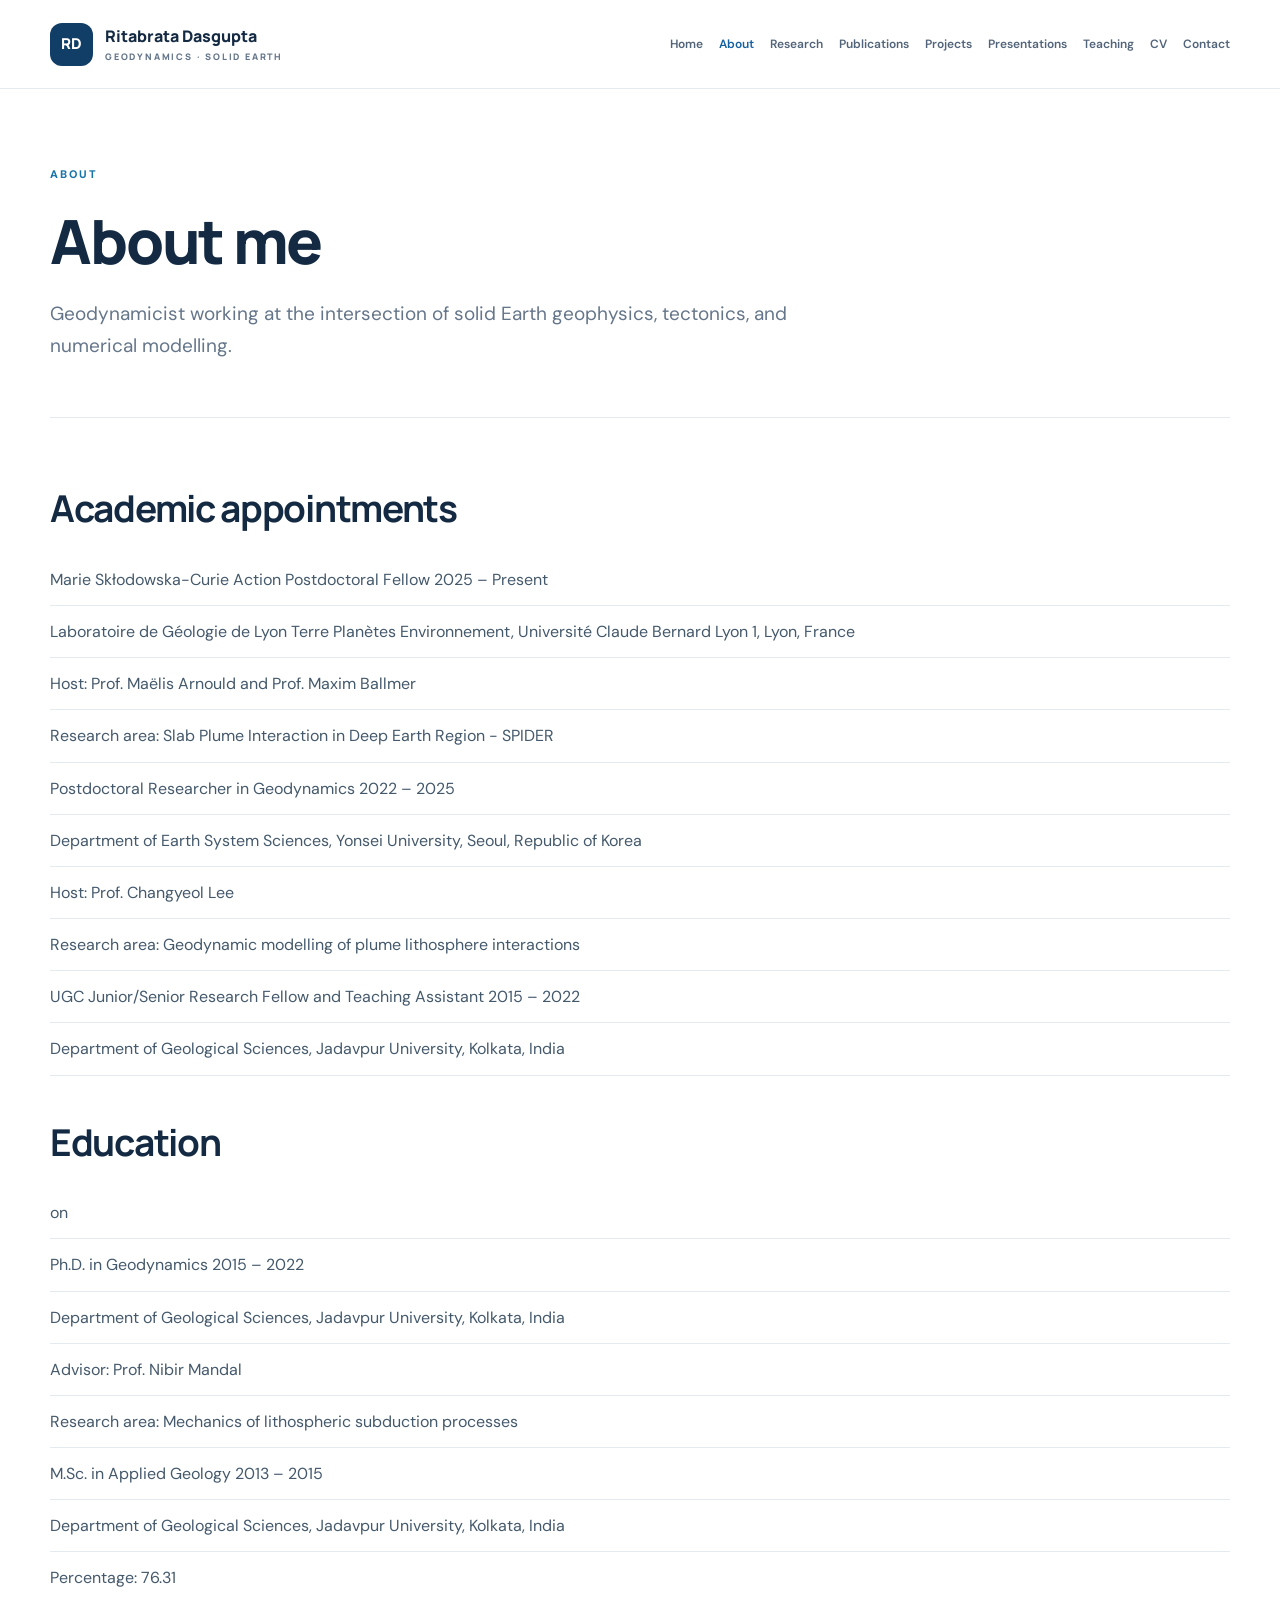
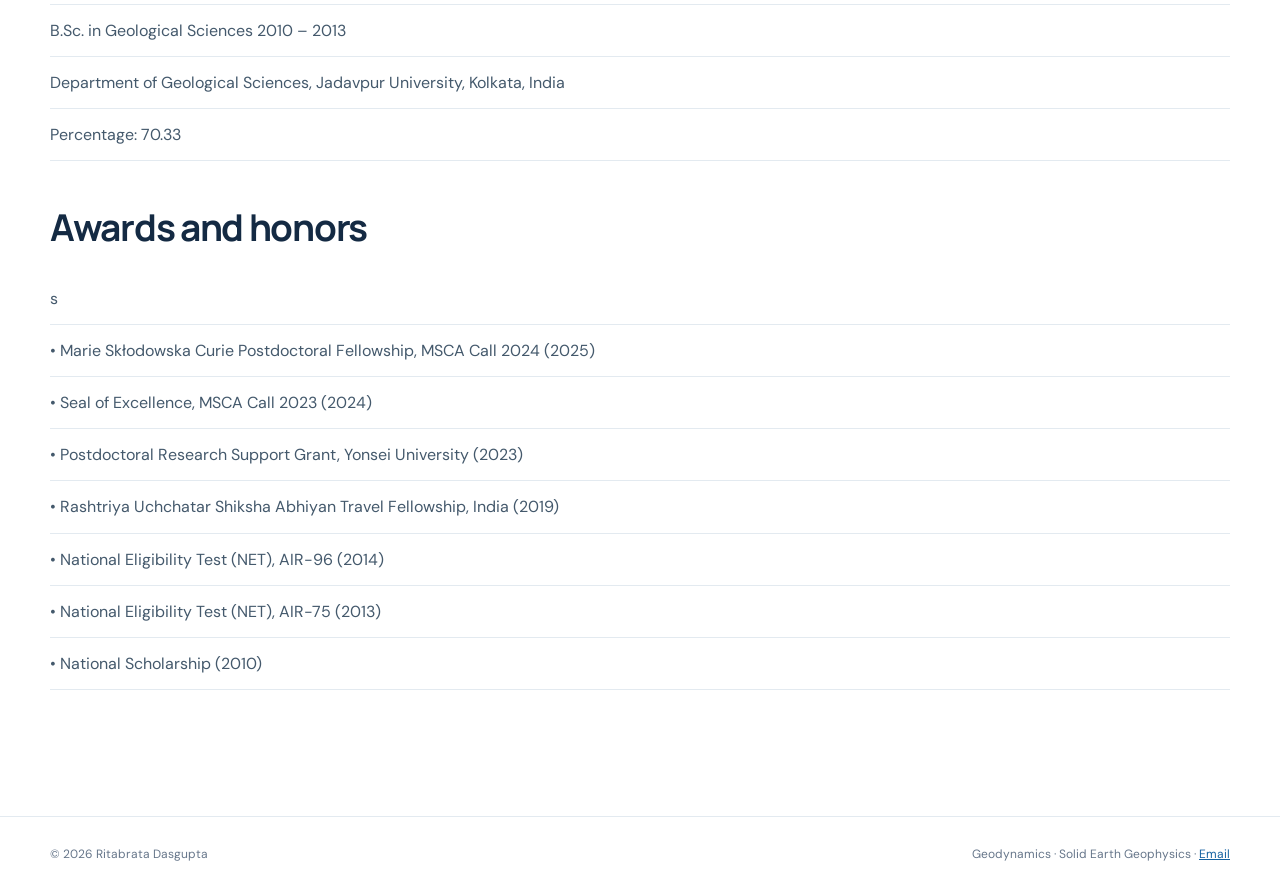
==== about.html @ 57c47966 "Add files via upload" ====
<!doctype html><html lang="en"><head><meta charset="utf-8"><meta name="viewport" content="width=device-width,initial-scale=1"><meta name="description" content="Ritabrata Dasgupta — Geodynamics and Solid Earth Geophysics research"><title>About | Ritabrata Dasgupta</title><link rel="stylesheet" href="style.css"></head><body><header class="header"><div class="shell head"><a class="brand" href="index.html"><span class="brand-mark">RD</span><span>Ritabrata Dasgupta<small>GEODYNAMICS · SOLID EARTH</small></span></a><button class="menu" aria-label="Toggle navigation" aria-expanded="false">☰</button><nav id="nav"><a class="" href="index.html">Home</a><a class="active" href="about.html">About</a><a class="" href="research.html">Research</a><a class="" href="publications.html">Publications</a><a class="" href="projects.html">Projects</a><a class="" href="presentations.html">Presentations</a><a class="" href="teaching.html">Teaching</a><a class="" href="cv.html">CV</a><a class="" href="contact.html">Contact</a></nav></div></header><main><section class="page-hero shell"><span class="eyebrow">ABOUT</span><h1>About me</h1><p class="lede">Geodynamicist working at the intersection of solid Earth geophysics, tectonics, and numerical modelling.</p></section><section class="shell section"><h2>Academic appointments</h2><div class="source-list"><p>Marie Skłodowska-Curie Action Postdoctoral Fellow                                                                          2025 – Present</p><p>Laboratoire de Géologie de Lyon Terre Planètes Environnement, Université Claude Bernard Lyon 1, Lyon, France</p><p>Host: Prof. Maëlis Arnould and Prof. Maxim Ballmer</p><p>Research area: Slab Plume Interaction in Deep Earth Region - SPIDER</p><p>Postdoctoral Researcher in Geodynamics                                                                                       2022 – 2025</p><p>Department of Earth System Sciences, Yonsei University, Seoul, Republic of Korea</p><p>Host: Prof. Changyeol Lee</p><p>Research area: Geodynamic modelling of plume lithosphere interactions</p><p>UGC Junior/Senior Research Fellow and Teaching Assistant                                                                     2015 – 2022</p><p>Department of Geological Sciences, Jadavpur University, Kolkata, India</p></div><h2>Education</h2><div class="source-list"><p>on</p><p>Ph.D. in Geodynamics                                                                                                         2015 – 2022</p><p>Department of Geological Sciences, Jadavpur University, Kolkata, India</p><p>Advisor: Prof. Nibir Mandal</p><p>Research area: Mechanics of lithospheric subduction processes</p><p>M.Sc. in Applied Geology                                                                                                     2013 – 2015</p><p>Department of Geological Sciences, Jadavpur University, Kolkata, India</p><p>Percentage: 76.31</p><p>B.Sc. in Geological Sciences                                                                                                 2010 – 2013</p><p>Department of Geological Sciences, Jadavpur University, Kolkata, India</p><p>Percentage: 70.33</p></div><h2>Awards and honors</h2><div class="source-list"><p>s</p><p>• Marie Skłodowska Curie Postdoctoral Fellowship, MSCA Call 2024 (2025)</p><p>• Seal of Excellence, MSCA Call 2023 (2024)</p><p>• Postdoctoral Research Support Grant, Yonsei University (2023)</p><p>• Rashtriya Uchchatar Shiksha Abhiyan Travel Fellowship, India (2019)</p><p>• National Eligibility Test (NET), AIR-96 (2014)</p><p>• National Eligibility Test (NET), AIR-75 (2013)</p><p>• National Scholarship (2010)</p></div></section></main><footer><div class="shell foot"><span>© 2026 Ritabrata Dasgupta</span><span>Geodynamics · Solid Earth Geophysics · <a href="mailto:ritabrata.dasgupta5@gmail.com">Email</a></span></div></footer><script src="script.js"></script></body></html>
---- style.css ----
@import url('https://fonts.googleapis.com/css2?family=DM+Sans:wght@400;500;600;700&family=Manrope:wght@400;500;600;700;800&display=swap');:root{--ink:#142a43;--blue:#1461a1;--muted:#64758a;--line:#e3eaf0;--pale:#f3f7fa}*{box-sizing:border-box}body{margin:0;background:#fff;color:var(--ink);font-family:'DM Sans',Arial,sans-serif;line-height:1.7}a{color:var(--blue)}.shell{width:min(1180px,calc(100% - 56px));margin:auto}.header{background:white;border-bottom:1px solid var(--line);position:sticky;top:0;z-index:20}.head{display:flex;align-items:center;justify-content:space-between;gap:25px;min-height:88px}.brand{display:flex;align-items:center;gap:12px;color:var(--ink);font-family:Manrope,sans-serif;font-weight:800;text-decoration:none;white-space:nowrap;line-height:1.3}.brand small{display:block;font-size:9px;letter-spacing:1.8px;color:var(--muted);margin-top:4px}.brand-mark{width:43px;height:43px;background:#103e67;color:white;border-radius:12px;display:grid;place-items:center;font-size:15px}.head nav{display:flex;gap:16px;flex-wrap:wrap}.head nav a{font-size:12px;color:#52647a;text-decoration:none;font-weight:600}.head nav a:hover,.head nav a.active{color:var(--blue)}.menu{display:none;background:white;border:1px solid var(--line);border-radius:8px;padding:7px 12px}.home-hero{padding-top:74px;padding-bottom:76px}.intro{max-width:780px}.eyebrow{display:block;color:#1773a9;font-size:11px;letter-spacing:2px;font-weight:800;text-transform:uppercase}h1,h2,h3{font-family:Manrope,Arial,sans-serif;line-height:1.23;letter-spacing:-.035em}h1{font-size:clamp(42px,5.2vw,72px);margin:19px 0 20px;font-weight:800}h1 em{font-style:normal;color:#2279a7}.intro>p{max-width:680px;color:#52657b;font-size:18px}.actions{display:flex;gap:12px;flex-wrap:wrap;margin:28px 0}.btn{display:inline-block;background:#155e96;color:white;padding:12px 19px;border-radius:8px;font-size:13px;text-decoration:none;font-weight:700}.btn.secondary{background:#eaf2f8;color:#155e96}.affiliation{font-size:13px!important;margin:24px 0 30px}.earth-art{border-radius:16px;overflow:hidden;position:relative;box-shadow:0 24px 70px #103f5b24;background:#08253f}.earth-art svg{display:block;width:100%;height:auto}.art-label{position:absolute;top:20px;right:22px;color:#d6ecf9;letter-spacing:2px;font-size:10px}.section{padding:56px 0 82px}.section h2,.band h2{font-size:clamp(27px,3vw,37px);margin:12px 0 22px}.section-head{display:flex;justify-content:space-between;align-items:end;gap:20px;margin-bottom:24px}.text-link{font-size:13px;font-weight:700;text-decoration:none}.cards{display:grid;grid-template-columns:repeat(3,minmax(0,1fr));gap:20px}.card{background:#f6f9fb;border:1px solid #e7edf2;border-radius:12px;padding:26px}.card h3{font-size:20px;margin:14px 0 12px}.card p{font-size:14px;color:#52657b;margin:0}.spaced{margin-top:35px}.band{background:#eaf2f7;padding:55px 0}.band-grid{display:grid;grid-template-columns:1fr 1fr;gap:35px}.band p{color:#52657b}.publication{padding:22px 0;border-bottom:1px solid var(--line)}.publication span{font-size:10px;letter-spacing:1.6px;color:#1773a9;font-weight:800}.publication h3{font-size:21px;margin:8px 0}.publication p{color:#52657b;margin:8px 0;font-size:15px}.page-hero{padding:76px 0 36px;border-bottom:1px solid var(--line)}.page-hero h1{font-size:clamp(40px,5vw,61px)}.lede{font-size:19px;color:#65768a;max-width:750px}.source-list{margin:16px 0 44px}.source-list p{padding:12px 0;border-bottom:1px solid var(--line);white-space:normal;margin:0;color:#44596c}.cvbox{display:flex;justify-content:space-between;align-items:center;gap:30px;background:var(--pale);padding:24px;border-radius:12px}.cvbox p{color:var(--muted)}.pdf{width:100%;height:850px;border:1px solid var(--line);margin-top:30px}.foot{display:flex;justify-content:space-between;gap:15px;padding:27px 0;font-size:12px;color:#66768a}footer{border-top:1px solid var(--line)}@media(max-width:1000px){.head{flex-wrap:wrap;padding:16px 0}.head nav{width:100%;justify-content:center;gap:14px}}@media(max-width:700px){.shell{width:min(100% - 32px,1180px)}.head{min-height:72px}.menu{display:block}.head nav{display:none;flex-direction:column;align-items:start}.head nav.open{display:flex}.home-hero{padding:45px 0}.cards,.band-grid{grid-template-columns:1fr}.section{padding:42px 0}.section-head,.cvbox,.foot{align-items:start;flex-direction:column}.pdf{height:500px}h1{font-size:42px}.art-label{font-size:8px}}
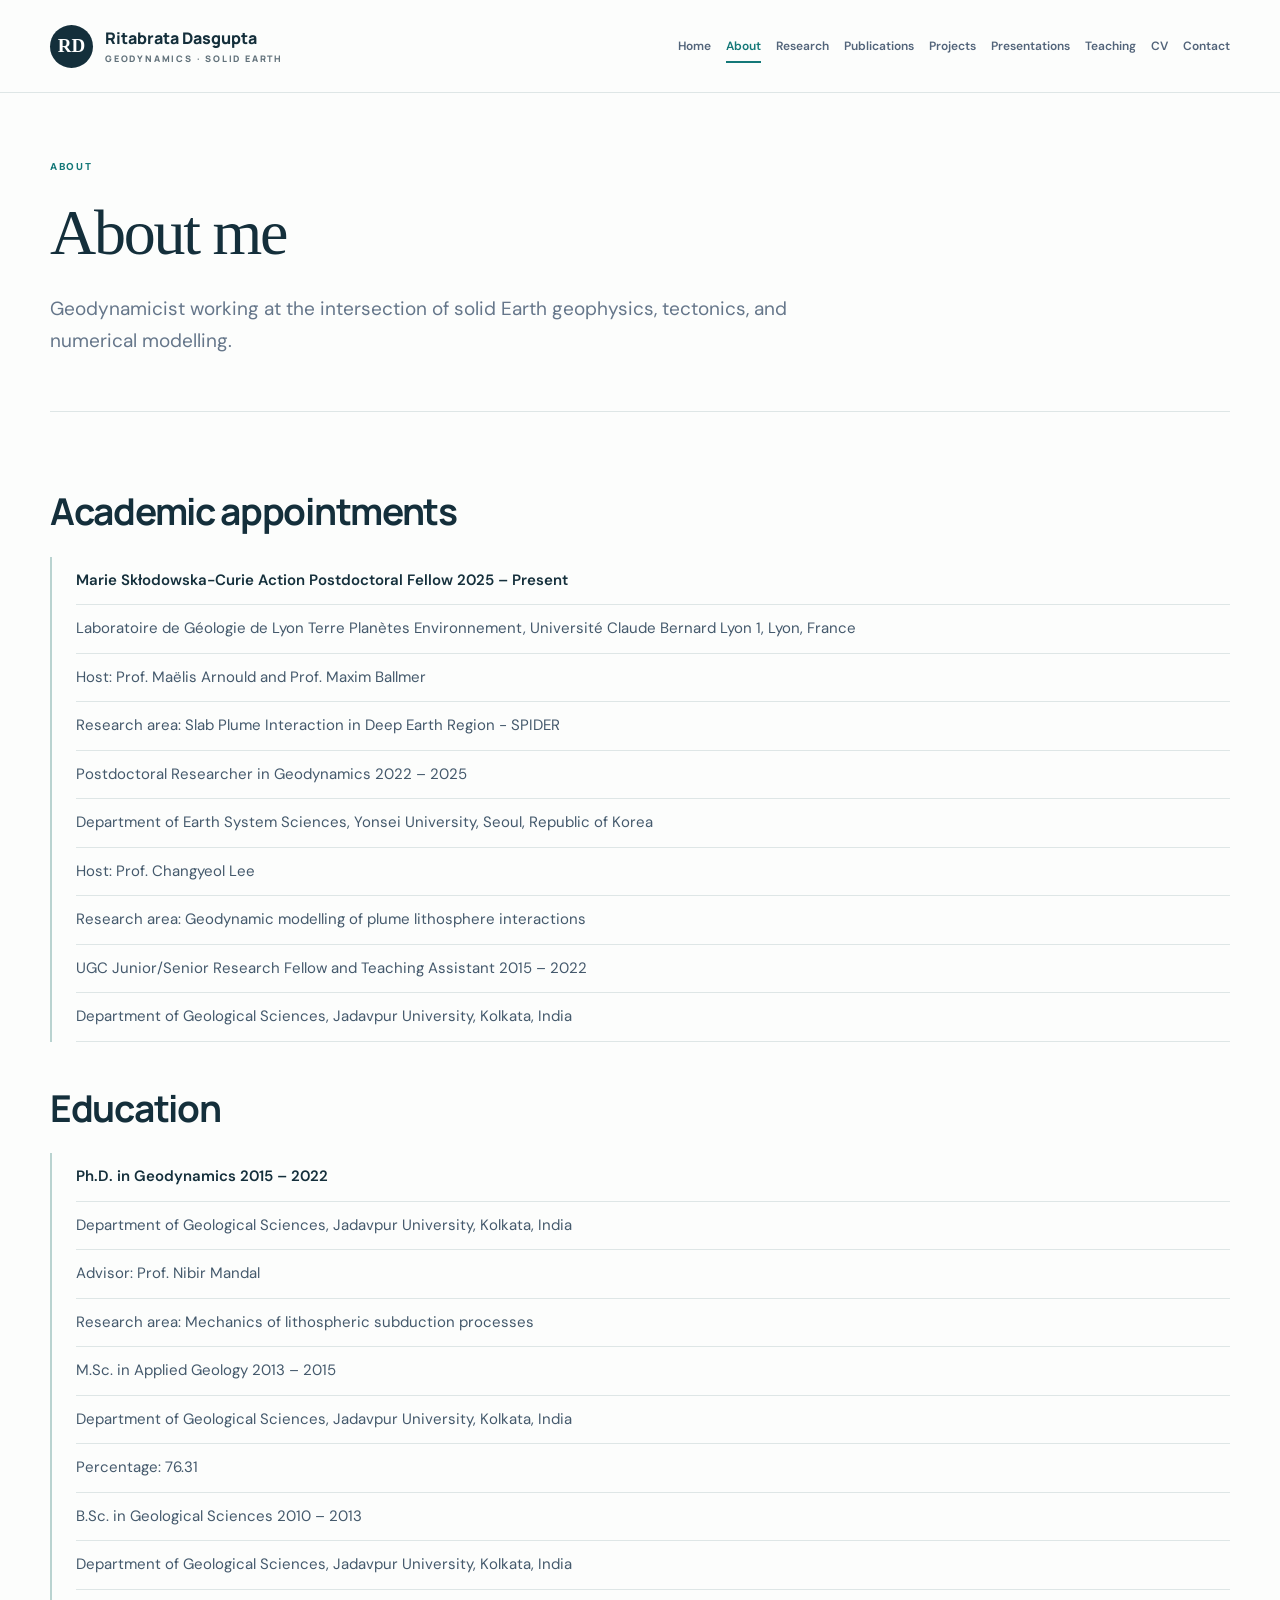
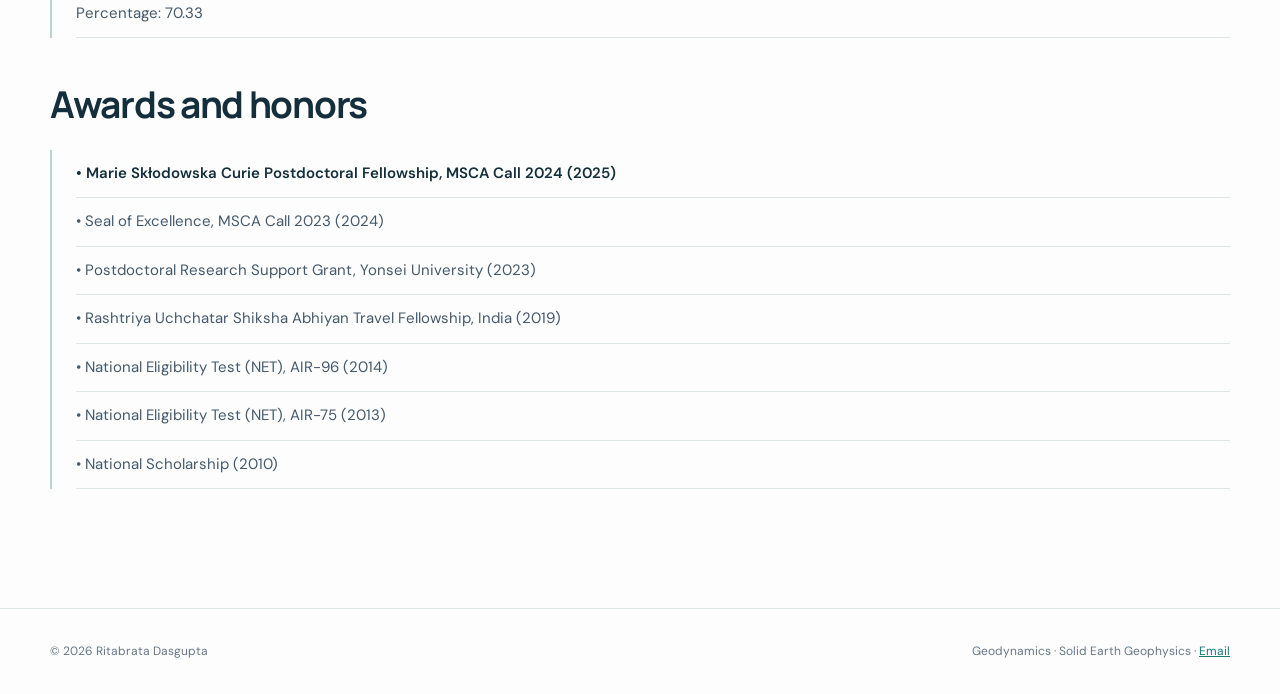
==== commit 91c670f5: "Add files via upload" ====
--- a/about.html
+++ b/about.html
@@ -1 +1 @@
-<!doctype html><html lang="en"><head><meta charset="utf-8"><meta name="viewport" content="width=device-width,initial-scale=1"><meta name="description" content="Ritabrata Dasgupta — Geodynamics and Solid Earth Geophysics research"><title>About | Ritabrata Dasgupta</title><link rel="stylesheet" href="style.css"></head><body><header class="header"><div class="shell head"><a class="brand" href="index.html"><span class="brand-mark">RD</span><span>Ritabrata Dasgupta<small>GEODYNAMICS · SOLID EARTH</small></span></a><button class="menu" aria-label="Toggle navigation" aria-expanded="false">☰</button><nav id="nav"><a class="" href="index.html">Home</a><a class="active" href="about.html">About</a><a class="" href="research.html">Research</a><a class="" href="publications.html">Publications</a><a class="" href="projects.html">Projects</a><a class="" href="presentations.html">Presentations</a><a class="" href="teaching.html">Teaching</a><a class="" href="cv.html">CV</a><a class="" href="contact.html">Contact</a></nav></div></header><main><section class="page-hero shell"><span class="eyebrow">ABOUT</span><h1>About me</h1><p class="lede">Geodynamicist working at the intersection of solid Earth geophysics, tectonics, and numerical modelling.</p></section><section class="shell section"><h2>Academic appointments</h2><div class="source-list"><p>Marie Skłodowska-Curie Action Postdoctoral Fellow                                                                          2025 – Present</p><p>Laboratoire de Géologie de Lyon Terre Planètes Environnement, Université Claude Bernard Lyon 1, Lyon, France</p><p>Host: Prof. Maëlis Arnould and Prof. Maxim Ballmer</p><p>Research area: Slab Plume Interaction in Deep Earth Region - SPIDER</p><p>Postdoctoral Researcher in Geodynamics                                                                                       2022 – 2025</p><p>Department of Earth System Sciences, Yonsei University, Seoul, Republic of Korea</p><p>Host: Prof. Changyeol Lee</p><p>Research area: Geodynamic modelling of plume lithosphere interactions</p><p>UGC Junior/Senior Research Fellow and Teaching Assistant                                                                     2015 – 2022</p><p>Department of Geological Sciences, Jadavpur University, Kolkata, India</p></div><h2>Education</h2><div class="source-list"><p>on</p><p>Ph.D. in Geodynamics                                                                                                         2015 – 2022</p><p>Department of Geological Sciences, Jadavpur University, Kolkata, India</p><p>Advisor: Prof. Nibir Mandal</p><p>Research area: Mechanics of lithospheric subduction processes</p><p>M.Sc. in Applied Geology                                                                                                     2013 – 2015</p><p>Department of Geological Sciences, Jadavpur University, Kolkata, India</p><p>Percentage: 76.31</p><p>B.Sc. in Geological Sciences                                                                                                 2010 – 2013</p><p>Department of Geological Sciences, Jadavpur University, Kolkata, India</p><p>Percentage: 70.33</p></div><h2>Awards and honors</h2><div class="source-list"><p>s</p><p>• Marie Skłodowska Curie Postdoctoral Fellowship, MSCA Call 2024 (2025)</p><p>• Seal of Excellence, MSCA Call 2023 (2024)</p><p>• Postdoctoral Research Support Grant, Yonsei University (2023)</p><p>• Rashtriya Uchchatar Shiksha Abhiyan Travel Fellowship, India (2019)</p><p>• National Eligibility Test (NET), AIR-96 (2014)</p><p>• National Eligibility Test (NET), AIR-75 (2013)</p><p>• National Scholarship (2010)</p></div></section></main><footer><div class="shell foot"><span>© 2026 Ritabrata Dasgupta</span><span>Geodynamics · Solid Earth Geophysics · <a href="mailto:ritabrata.dasgupta5@gmail.com">Email</a></span></div></footer><script src="script.js"></script></body></html>+<!doctype html><html lang="en"><head><meta charset="utf-8"><meta name="viewport" content="width=device-width,initial-scale=1"><meta name="description" content="Ritabrata Dasgupta — Geodynamics and Solid Earth Geophysics research"><title>About | Ritabrata Dasgupta</title><link rel="stylesheet" href="style.css"><meta name="theme-color" content="#102e3c"></head><body><a class="skip-link" href="#main">Skip to content</a><header class="header"><div class="shell head"><a class="brand" href="index.html"><span class="brand-mark">RD</span><span>Ritabrata Dasgupta<small>GEODYNAMICS · SOLID EARTH</small></span></a><button class="menu" aria-label="Toggle navigation" aria-expanded="false" aria-controls="nav">☰</button><nav id="nav"><a class="" href="index.html">Home</a><a class="active" aria-current="page" href="about.html">About</a><a class="" href="research.html">Research</a><a class="" href="publications.html">Publications</a><a class="" href="projects.html">Projects</a><a class="" href="presentations.html">Presentations</a><a class="" href="teaching.html">Teaching</a><a class="" href="cv.html">CV</a><a class="" href="contact.html">Contact</a></nav></div></header><main id="main"><section class="page-hero shell"><span class="eyebrow">ABOUT</span><h1>About me</h1><p class="lede">Geodynamicist working at the intersection of solid Earth geophysics, tectonics, and numerical modelling.</p></section><section class="shell section"><h2>Academic appointments</h2><div class="source-list"><p>Marie Skłodowska-Curie Action Postdoctoral Fellow                                                                          2025 – Present</p><p>Laboratoire de Géologie de Lyon Terre Planètes Environnement, Université Claude Bernard Lyon 1, Lyon, France</p><p>Host: Prof. Maëlis Arnould and Prof. Maxim Ballmer</p><p>Research area: Slab Plume Interaction in Deep Earth Region - SPIDER</p><p>Postdoctoral Researcher in Geodynamics                                                                                       2022 – 2025</p><p>Department of Earth System Sciences, Yonsei University, Seoul, Republic of Korea</p><p>Host: Prof. Changyeol Lee</p><p>Research area: Geodynamic modelling of plume lithosphere interactions</p><p>UGC Junior/Senior Research Fellow and Teaching Assistant                                                                     2015 – 2022</p><p>Department of Geological Sciences, Jadavpur University, Kolkata, India</p></div><h2>Education</h2><div class="source-list"><p>Ph.D. in Geodynamics                                                                                                         2015 – 2022</p><p>Department of Geological Sciences, Jadavpur University, Kolkata, India</p><p>Advisor: Prof. Nibir Mandal</p><p>Research area: Mechanics of lithospheric subduction processes</p><p>M.Sc. in Applied Geology                                                                                                     2013 – 2015</p><p>Department of Geological Sciences, Jadavpur University, Kolkata, India</p><p>Percentage: 76.31</p><p>B.Sc. in Geological Sciences                                                                                                 2010 – 2013</p><p>Department of Geological Sciences, Jadavpur University, Kolkata, India</p><p>Percentage: 70.33</p></div><h2>Awards and honors</h2><div class="source-list"><p>• Marie Skłodowska Curie Postdoctoral Fellowship, MSCA Call 2024 (2025)</p><p>• Seal of Excellence, MSCA Call 2023 (2024)</p><p>• Postdoctoral Research Support Grant, Yonsei University (2023)</p><p>• Rashtriya Uchchatar Shiksha Abhiyan Travel Fellowship, India (2019)</p><p>• National Eligibility Test (NET), AIR-96 (2014)</p><p>• National Eligibility Test (NET), AIR-75 (2013)</p><p>• National Scholarship (2010)</p></div></section></main><footer><div class="shell foot"><span>© 2026 Ritabrata Dasgupta</span><span>Geodynamics · Solid Earth Geophysics · <a href="mailto:ritabrata.dasgupta5@gmail.com">Email</a></span></div></footer><button class="back-top" aria-label="Back to top" hidden>↑</button><script src="script.js"></script></body></html>
--- a/style.css
+++ b/style.css
@@ -1 +1,6 @@
-@import url('https://fonts.googleapis.com/css2?family=DM+Sans:wght@400;500;600;700&family=Manrope:wght@400;500;600;700;800&display=swap');:root{--ink:#142a43;--blue:#1461a1;--muted:#64758a;--line:#e3eaf0;--pale:#f3f7fa}*{box-sizing:border-box}body{margin:0;background:#fff;color:var(--ink);font-family:'DM Sans',Arial,sans-serif;line-height:1.7}a{color:var(--blue)}.shell{width:min(1180px,calc(100% - 56px));margin:auto}.header{background:white;border-bottom:1px solid var(--line);position:sticky;top:0;z-index:20}.head{display:flex;align-items:center;justify-content:space-between;gap:25px;min-height:88px}.brand{display:flex;align-items:center;gap:12px;color:var(--ink);font-family:Manrope,sans-serif;font-weight:800;text-decoration:none;white-space:nowrap;line-height:1.3}.brand small{display:block;font-size:9px;letter-spacing:1.8px;color:var(--muted);margin-top:4px}.brand-mark{width:43px;height:43px;background:#103e67;color:white;border-radius:12px;display:grid;place-items:center;font-size:15px}.head nav{display:flex;gap:16px;flex-wrap:wrap}.head nav a{font-size:12px;color:#52647a;text-decoration:none;font-weight:600}.head nav a:hover,.head nav a.active{color:var(--blue)}.menu{display:none;background:white;border:1px solid var(--line);border-radius:8px;padding:7px 12px}.home-hero{padding-top:74px;padding-bottom:76px}.intro{max-width:780px}.eyebrow{display:block;color:#1773a9;font-size:11px;letter-spacing:2px;font-weight:800;text-transform:uppercase}h1,h2,h3{font-family:Manrope,Arial,sans-serif;line-height:1.23;letter-spacing:-.035em}h1{font-size:clamp(42px,5.2vw,72px);margin:19px 0 20px;font-weight:800}h1 em{font-style:normal;color:#2279a7}.intro>p{max-width:680px;color:#52657b;font-size:18px}.actions{display:flex;gap:12px;flex-wrap:wrap;margin:28px 0}.btn{display:inline-block;background:#155e96;color:white;padding:12px 19px;border-radius:8px;font-size:13px;text-decoration:none;font-weight:700}.btn.secondary{background:#eaf2f8;color:#155e96}.affiliation{font-size:13px!important;margin:24px 0 30px}.earth-art{border-radius:16px;overflow:hidden;position:relative;box-shadow:0 24px 70px #103f5b24;background:#08253f}.earth-art svg{display:block;width:100%;height:auto}.art-label{position:absolute;top:20px;right:22px;color:#d6ecf9;letter-spacing:2px;font-size:10px}.section{padding:56px 0 82px}.section h2,.band h2{font-size:clamp(27px,3vw,37px);margin:12px 0 22px}.section-head{display:flex;justify-content:space-between;align-items:end;gap:20px;margin-bottom:24px}.text-link{font-size:13px;font-weight:700;text-decoration:none}.cards{display:grid;grid-template-columns:repeat(3,minmax(0,1fr));gap:20px}.card{background:#f6f9fb;border:1px solid #e7edf2;border-radius:12px;padding:26px}.card h3{font-size:20px;margin:14px 0 12px}.card p{font-size:14px;color:#52657b;margin:0}.spaced{margin-top:35px}.band{background:#eaf2f7;padding:55px 0}.band-grid{display:grid;grid-template-columns:1fr 1fr;gap:35px}.band p{color:#52657b}.publication{padding:22px 0;border-bottom:1px solid var(--line)}.publication span{font-size:10px;letter-spacing:1.6px;color:#1773a9;font-weight:800}.publication h3{font-size:21px;margin:8px 0}.publication p{color:#52657b;margin:8px 0;font-size:15px}.page-hero{padding:76px 0 36px;border-bottom:1px solid var(--line)}.page-hero h1{font-size:clamp(40px,5vw,61px)}.lede{font-size:19px;color:#65768a;max-width:750px}.source-list{margin:16px 0 44px}.source-list p{padding:12px 0;border-bottom:1px solid var(--line);white-space:normal;margin:0;color:#44596c}.cvbox{display:flex;justify-content:space-between;align-items:center;gap:30px;background:var(--pale);padding:24px;border-radius:12px}.cvbox p{color:var(--muted)}.pdf{width:100%;height:850px;border:1px solid var(--line);margin-top:30px}.foot{display:flex;justify-content:space-between;gap:15px;padding:27px 0;font-size:12px;color:#66768a}footer{border-top:1px solid var(--line)}@media(max-width:1000px){.head{flex-wrap:wrap;padding:16px 0}.head nav{width:100%;justify-content:center;gap:14px}}@media(max-width:700px){.shell{width:min(100% - 32px,1180px)}.head{min-height:72px}.menu{display:block}.head nav{display:none;flex-direction:column;align-items:start}.head nav.open{display:flex}.home-hero{padding:45px 0}.cards,.band-grid{grid-template-columns:1fr}.section{padding:42px 0}.section-head,.cvbox,.foot{align-items:start;flex-direction:column}.pdf{height:500px}h1{font-size:42px}.art-label{font-size:8px}}+@import url('https://fonts.googleapis.com/css2?family=DM+Sans:wght@400;500;600;700&family=Manrope:wght@400;500;600;700;800&display=swap');:root{--ink:#142a43;--blue:#1461a1;--muted:#64758a;--line:#e3eaf0;--pale:#f3f7fa}*{box-sizing:border-box}body{margin:0;background:#fff;color:var(--ink);font-family:'DM Sans',Arial,sans-serif;line-height:1.7}a{color:var(--blue)}.shell{width:min(1180px,calc(100% - 56px));margin:auto}.header{background:white;border-bottom:1px solid var(--line);position:sticky;top:0;z-index:20}.head{display:flex;align-items:center;justify-content:space-between;gap:25px;min-height:88px}.brand{display:flex;align-items:center;gap:12px;color:var(--ink);font-family:Manrope,sans-serif;font-weight:800;text-decoration:none;white-space:nowrap;line-height:1.3}.brand small{display:block;font-size:9px;letter-spacing:1.8px;color:var(--muted);margin-top:4px}.brand-mark{width:43px;height:43px;background:#103e67;color:white;border-radius:12px;display:grid;place-items:center;font-size:15px}.head nav{display:flex;gap:16px;flex-wrap:wrap}.head nav a{font-size:12px;color:#52647a;text-decoration:none;font-weight:600}.head nav a:hover,.head nav a.active{color:var(--blue)}.menu{display:none;background:white;border:1px solid var(--line);border-radius:8px;padding:7px 12px}.home-hero{padding-top:74px;padding-bottom:76px}.intro{max-width:780px}.eyebrow{display:block;color:#1773a9;font-size:11px;letter-spacing:2px;font-weight:800;text-transform:uppercase}h1,h2,h3{font-family:Manrope,Arial,sans-serif;line-height:1.23;letter-spacing:-.035em}h1{font-size:clamp(42px,5.2vw,72px);margin:19px 0 20px;font-weight:800}h1 em{font-style:normal;color:#2279a7}.intro>p{max-width:680px;color:#52657b;font-size:18px}.actions{display:flex;gap:12px;flex-wrap:wrap;margin:28px 0}.btn{display:inline-block;background:#155e96;color:white;padding:12px 19px;border-radius:8px;font-size:13px;text-decoration:none;font-weight:700}.btn.secondary{background:#eaf2f8;color:#155e96}.affiliation{font-size:13px!important;margin:24px 0 30px}.earth-art{border-radius:16px;overflow:hidden;position:relative;box-shadow:0 24px 70px #103f5b24;background:#08253f}.earth-art svg{display:block;width:100%;height:auto}.art-label{position:absolute;top:20px;right:22px;color:#d6ecf9;letter-spacing:2px;font-size:10px}.section{padding:56px 0 82px}.section h2,.band h2{font-size:clamp(27px,3vw,37px);margin:12px 0 22px}.section-head{display:flex;justify-content:space-between;align-items:end;gap:20px;margin-bottom:24px}.text-link{font-size:13px;font-weight:700;text-decoration:none}.cards{display:grid;grid-template-columns:repeat(3,minmax(0,1fr));gap:20px}.card{background:#f6f9fb;border:1px solid #e7edf2;border-radius:12px;padding:26px}.card h3{font-size:20px;margin:14px 0 12px}.card p{font-size:14px;color:#52657b;margin:0}.spaced{margin-top:35px}.band{background:#eaf2f7;padding:55px 0}.band-grid{display:grid;grid-template-columns:1fr 1fr;gap:35px}.band p{color:#52657b}.publication{padding:22px 0;border-bottom:1px solid var(--line)}.publication span{font-size:10px;letter-spacing:1.6px;color:#1773a9;font-weight:800}.publication h3{font-size:21px;margin:8px 0}.publication p{color:#52657b;margin:8px 0;font-size:15px}.page-hero{padding:76px 0 36px;border-bottom:1px solid var(--line)}.page-hero h1{font-size:clamp(40px,5vw,61px)}.lede{font-size:19px;color:#65768a;max-width:750px}.source-list{margin:16px 0 44px}.source-list p{padding:12px 0;border-bottom:1px solid var(--line);white-space:normal;margin:0;color:#44596c}.cvbox{display:flex;justify-content:space-between;align-items:center;gap:30px;background:var(--pale);padding:24px;border-radius:12px}.cvbox p{color:var(--muted)}.pdf{width:100%;height:850px;border:1px solid var(--line);margin-top:30px}.foot{display:flex;justify-content:space-between;gap:15px;padding:27px 0;font-size:12px;color:#66768a}footer{border-top:1px solid var(--line)}@media(max-width:1000px){.head{flex-wrap:wrap;padding:16px 0}.head nav{width:100%;justify-content:center;gap:14px}}@media(max-width:700px){.shell{width:min(100% - 32px,1180px)}.head{min-height:72px}.menu{display:block}.head nav{display:none;flex-direction:column;align-items:start}.head nav.open{display:flex}.home-hero{padding:45px 0}.cards,.band-grid{grid-template-columns:1fr}.section{padding:42px 0}.section-head,.cvbox,.foot{align-items:start;flex-direction:column}.pdf{height:500px}h1{font-size:42px}.art-label{font-size:8px}}/* Refined editorial design */
+:root{--ink:#142f3b;--blue:#147878;--muted:#61717a;--line:#dee6e6;--pale:#f1f6f5}body{background:#fcfdfc}a{overflow-wrap:anywhere}h1,h2,h3{text-wrap:balance}.header{background:#fcfdfcf5;backdrop-filter:blur(14px)}.head{min-height:92px}.brand-mark{border-radius:50%;background:var(--ink);font-family:Georgia,serif;font-size:19px}.head nav{gap:15px}.head nav a{padding:9px 0;position:relative}.head nav a.active:after{content:'';position:absolute;bottom:2px;left:0;right:0;height:2px;background:var(--blue)}.home-hero{display:grid;grid-template-columns:1.05fr 1fr;gap:46px;align-items:center;padding-top:80px;padding-bottom:36px}.intro{max-width:none}.hero-name{font-size:16px!important;margin:20px 0 0!important;color:var(--ink)!important;font-weight:700}.home-hero h1{font-family:Georgia,'Times New Roman',serif;font-size:clamp(42px,4.5vw,65px);font-weight:400;line-height:1.08;letter-spacing:-.045em;margin-top:14px}.home-hero h1 em{font-style:italic;color:var(--blue)}.intro>p{font-size:16px;line-height:1.8}.eyebrow{color:var(--blue);font-size:10px;letter-spacing:1.7px}.btn{background:var(--ink);border:1px solid var(--ink);border-radius:4px;padding:13px 20px;transition:background .2s,transform .2s}.btn:hover{background:var(--blue);transform:translateY(-2px)}.btn.secondary{background:transparent;border-color:#c9d4d5;color:var(--ink)}.earth-art{border-radius:6px;box-shadow:0 22px 60px #15374718;align-self:stretch;display:flex;flex-direction:column;justify-content:center;background:#0b2940;min-width:0}.home-hero .earth-art svg{height:400px;width:100%;object-fit:cover}.art-label{top:22px;left:20px;right:auto;font-size:8px;letter-spacing:1.4px}.art-caption{background:#0d2839;color:#adced3;display:flex;flex-wrap:wrap;gap:8px 20px;font-size:10px;padding:18px 20px;border-top:1px solid #ffffff15}.art-caption span:last-child{width:100%;color:#93adb8;font-size:9px}.art-caption i{display:inline-block;height:7px;width:7px;border-radius:50%;margin-right:6px}.cold{background:#4ed4e5}.hot{background:#ff9f69}.hero-strip{grid-column:1/-1;display:flex;justify-content:space-between;gap:16px;padding:23px 0 10px;border-top:1px solid var(--line);font-size:11px;color:var(--muted);letter-spacing:.4px}.section{padding:65px 0 75px}.section-head h2,.collaboration h2,.band h2{font-family:Georgia,serif;font-weight:400}.section-head h2{font-size:40px}.cards{gap:24px}.card{background:white;border-radius:6px;border:1px solid var(--line);padding:28px;min-width:0}.card h3{font-size:22px;font-weight:600;letter-spacing:-.025em}.card .text-link{display:inline-block;margin-top:22px}.research-card{overflow:hidden;transition:box-shadow .2s,transform .2s}.research-card:hover{transform:translateY(-4px);box-shadow:0 14px 35px #1c474a10}.card-art{background:linear-gradient(135deg,#edf5f5,#d8e9e8);margin:-28px -28px 26px;height:155px;overflow:hidden}.card-art svg{width:100%;height:100%;fill:none;stroke:#388f9c;stroke-width:14;stroke-linecap:round}.card-art .warm{stroke:#d68a65}.band{background:var(--ink);color:white}.band .eyebrow{color:#84c8c0}.band p{color:#c3d5d7}.band-grid>div+div{border-left:1px solid #ffffff25;padding-left:38px}.publication{padding:26px 0 28px}.publication h3{max-width:900px;font-size:21px;line-height:1.45;letter-spacing:-.02em;font-weight:600}.publication p{font-size:14px}.publication span{color:var(--blue);letter-spacing:1px}.page-hero{padding-top:65px;padding-bottom:35px}.page-hero h1{font-family:Georgia,serif;font-weight:400;font-size:clamp(40px,5vw,65px)}.source-list{border-left:2px solid #b9d3d0;padding-left:24px}.source-list p{padding:11px 0;font-size:15px}.source-list p:first-child{font-weight:600;color:var(--ink)}.collaboration{padding:58px 0 80px;border-top:1px solid var(--line)}.collaboration h2{font-size:clamp(32px,4vw,46px);margin:20px 0 25px}.foot{padding:32px 0}.publication-tools{display:grid;grid-template-columns:1fr 200px;gap:20px;background:var(--pale);padding:22px;border:1px solid var(--line);border-radius:5px}.publication-tools label{display:block;font-size:12px;font-weight:700;margin-bottom:8px}.publication-tools input,.publication-tools select{font:inherit;width:100%;padding:12px;background:white;border:1px solid #cad8d8;border-radius:3px;color:var(--ink)}#pub-status{font-size:12px;color:var(--muted);margin-top:20px}.skip-link{position:fixed;top:-80px;left:12px;z-index:100;background:white;padding:10px 20px}.skip-link:focus{top:12px}:focus-visible{outline:3px solid #cf915c;outline-offset:4px}[hidden]{display:none!important}.back-top{position:fixed;right:22px;bottom:22px;background:var(--ink);color:white;border:0;border-radius:50%;width:44px;height:44px;font-size:22px;cursor:pointer;box-shadow:0 3px 15px #0002}html{scroll-behavior:smooth;scroll-padding-top:130px}
+@media(max-width:1100px){.head nav{gap:18px}.home-hero{gap:28px}.home-hero h1{font-size:52px}}
+@media(max-width:850px){.home-hero{grid-template-columns:1fr;padding-top:45px}.intro{max-width:680px}.home-hero .earth-art svg{height:auto}.earth-art{min-height:0}.hero-strip{font-size:10px}.cards{grid-template-columns:1fr}.card-art{height:180px}.band-grid{grid-template-columns:1fr}.band-grid>div+div{border-left:0;border-top:1px solid #ffffff25;padding-left:0;padding-top:25px}}
+@media(max-width:700px){.head{justify-content:space-between;gap:12px}.brand{font-size:14px}.brand small{font-size:8px;letter-spacing:1px}.head nav.open{display:grid;grid-template-columns:1fr 1fr;gap:8px}.head nav a{padding:9px 12px}.head nav a.active{background:var(--pale);border-radius:3px}.head nav a.active:after{display:none}.menu{cursor:pointer;background:transparent}.home-hero{gap:24px}.home-hero h1{font-size:47px}.hero-strip{flex-wrap:wrap;justify-content:flex-start;gap:12px 25px}.publication-tools{grid-template-columns:1fr}.section-head{gap:8px}.section-head h2{font-size:34px}.section{padding:40px 0 50px}.art-label{font-size:7px;top:10px}.cvbox{padding:20px}.pdf{height:560px}}
+@media(prefers-reduced-motion:reduce){html{scroll-behavior:auto}*,*:before,*:after{transition:none!important}}
